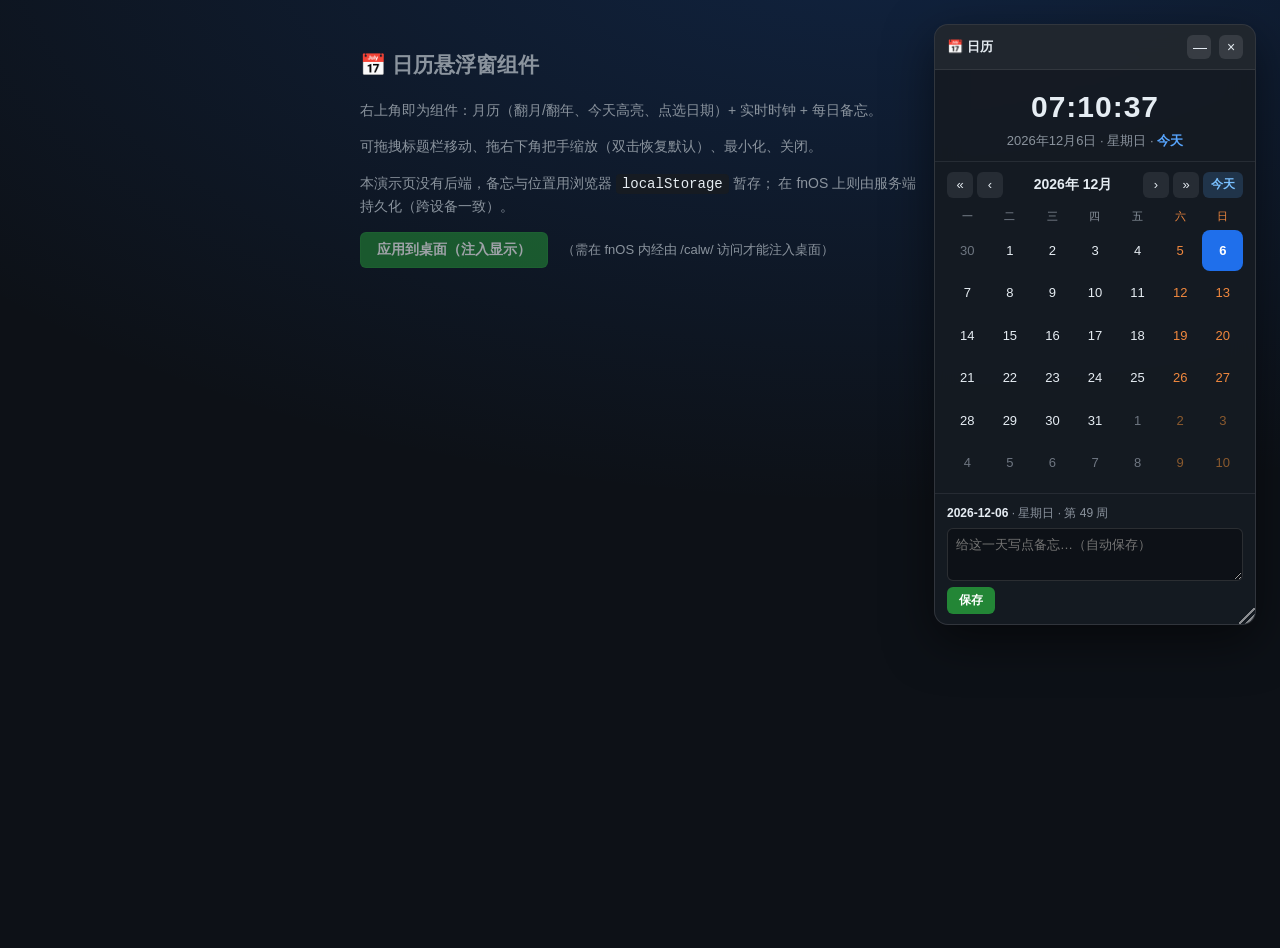
==== fpk/app/static/calendar-widget.html @ 0ed54cf0 "release v0.1.6: RONGLINC93 小组件（目录浏览器）" ====
<!DOCTYPE html>
<html lang="zh-CN">
<head>
  <meta charset="utf-8" />
  <meta name="viewport" content="width=device-width, initial-scale=1" />
  <title>日历悬浮窗 · 演示</title>
  <link rel="stylesheet" href="calendar-widget.css" />
  <style>
    body { margin: 0; min-height: 100vh;
      background: radial-gradient(1200px 600px at 70% -10%, #1f6feb33, transparent), #0d1117;
      color: #8b949e; font: 14px/1.6 -apple-system, "Segoe UI", "Microsoft YaHei", sans-serif; }
    .hint { max-width: 560px; margin: 48px auto; padding: 0 16px; }
    .hint code { background: #161b22; padding: 2px 6px; border-radius: 4px; color: #e6edf3; }
    .btn-primary { background: #238636; color: #fff; border: 1px solid #2ea04366;
      padding: 8px 16px; border-radius: 6px; cursor: pointer; font-size: 14px;
      font-weight: 600; font-family: inherit; }
    .btn-primary:hover:not(:disabled) { background: #2ea043; }
    .btn-primary:disabled { opacity: .6; cursor: default; }
    .inject-msg { margin-left: 10px; font-size: 13px; }
  </style>
</head>
<body>
  <div class="hint">
    <h2>📅 日历悬浮窗组件</h2>
    <p>右上角即为组件：月历（翻月/翻年、今天高亮、点选日期）+ 实时时钟 + 每日备忘。</p>
    <p>可拖拽标题栏移动、拖右下角把手缩放（双击恢复默认）、最小化、关闭。</p>
    <p>本演示页没有后端，备忘与位置用浏览器 <code>localStorage</code> 暂存；
       在 fnOS 上则由服务端持久化（跨设备一致）。</p>
    <p>
      <button id="injectBtn" class="btn-primary">应用到桌面（注入显示）</button>
      <span id="injectMsg" class="inject-msg"></span>
    </p>
  </div>

  <script src="calendar-widget.js"></script>
  <script>
    // 本页可能从根路径(/static/calendar-widget.html)或经 nginx 反代
    // (/calw/static/calendar-widget.html)加载，两种场景下 API 前缀不同，需自适应。
    var BASE = location.pathname.indexOf("/calw/") === 0 ? "/calw" : "";
    var injectBtn = document.getElementById("injectBtn");
    var injectMsg = document.getElementById("injectMsg");
    if (!BASE) {
      injectBtn.disabled = true;
      injectMsg.textContent = "（需在 fnOS 内经由 /calw/ 访问才能注入桌面）";
    }
    injectBtn.addEventListener("click", function () {
      injectBtn.disabled = true;
      injectMsg.textContent = "正在注入桌面…（会写 ng.conf.zip 并重启 nginx，请稍候）";
      fetch(BASE + "/api/inject", { method: "POST" })
        .then(function (r) {
          return r.json().catch(function () {
            return { status: "error", message: "HTTP " + r.status };
          });
        })
        .then(function (j) {
          if (j.status === "success") {
            injectMsg.textContent = "✅ 已注入桌面，刷新桌面即可看到浮层（" + (j.message || "") + "）";
          } else {
            injectMsg.textContent = "⚠ 注入失败：" + (j.message || j.status);
          }
        })
        .catch(function (e) {
          injectMsg.textContent = "❌ 请求失败：" + e.message;
        })
        .then(function () { injectBtn.disabled = false; });
    });
  </script>
</body>
</html>
---- fpk/app/static/calendar-widget.css ----
/* 日历悬浮窗组件样式（深色玻璃风，与目录浏览器浮层同源） */
#cw-root {
  position: fixed;
  top: 24px;
  right: 24px;
  width: 320px;
  max-width: calc(100vw - 32px);
  max-height: calc(100vh - 48px);
  display: flex;
  flex-direction: column;
  background: rgba(22, 27, 34, 0.94);
  color: #e6edf3;
  border: 1px solid rgba(255, 255, 255, 0.12);
  border-radius: 14px;
  box-shadow: 0 16px 48px rgba(0, 0, 0, 0.5);
  backdrop-filter: blur(14px);
  font: 13px/1.5 -apple-system, "Segoe UI", "Microsoft YaHei", sans-serif;
  /* 与桌面图标同层：桌面场景由 inject.js 运行时对齐图标层 z-index */
  z-index: 0;
  overflow: hidden;
  user-select: none;
  min-width: 260px;
  min-height: 320px;
}

/* 右下角调整大小把手（双击恢复默认大小） */
.cw-resize {
  position: absolute;
  right: 0;
  bottom: 0;
  width: 16px;
  height: 16px;
  cursor: nwse-resize;
  background:
    linear-gradient(135deg, transparent 0 46%, rgba(255, 255, 255, 0.5) 46% 54%, transparent 54%),
    linear-gradient(135deg, transparent 0 68%, rgba(255, 255, 255, 0.5) 68% 76%, transparent 76%);
}
.cw-resize:hover { background-color: rgba(255, 255, 255, 0.08); }

#cw-root.cw-min { max-height: 46px; }
#cw-root.cw-min .cw-clock,
#cw-root.cw-min .cw-cal,
#cw-root.cw-min .cw-memo { display: none; }
#cw-root.cw-min .cw-resize { display: none; }

.cw-header {
  display: flex;
  align-items: center;
  gap: 8px;
  padding: 10px 12px;
  cursor: move;
  background: rgba(255, 255, 255, 0.05);
  border-bottom: 1px solid rgba(255, 255, 255, 0.08);
}
.cw-title { font-weight: 600; flex: 0 0 auto; }
.cw-spacer { flex: 1 1 auto; }
.cw-btn {
  border: none;
  background: rgba(255, 255, 255, 0.1);
  color: #e6edf3;
  width: 24px;
  height: 24px;
  border-radius: 6px;
  cursor: pointer;
  font-size: 14px;
  line-height: 1;
}
.cw-btn:hover { background: rgba(255, 255, 255, 0.2); }

/* 实时时钟 + 日期 */
.cw-clock {
  text-align: center;
  padding: 14px 12px 10px;
  border-bottom: 1px solid rgba(255, 255, 255, 0.08);
}
.cw-time {
  font-size: 30px;
  font-weight: 700;
  letter-spacing: 1px;
  font-variant-numeric: tabular-nums;
  color: #e6edf3;
}
.cw-date {
  margin-top: 2px;
  font-size: 13px;
  color: #8b949e;
}
.cw-date .cw-today-tag {
  color: #58a6ff;
  font-weight: 600;
}

/* 月历 */
.cw-cal { padding: 10px 12px; }
.cw-cal-nav {
  display: flex;
  align-items: center;
  gap: 4px;
  margin-bottom: 8px;
}
.cw-cal-nav .cw-nav-btn {
  border: none;
  background: rgba(255, 255, 255, 0.08);
  color: #e6edf3;
  width: 26px;
  height: 26px;
  border-radius: 6px;
  cursor: pointer;
  font-size: 13px;
}
.cw-cal-nav .cw-nav-btn:hover { background: rgba(255, 255, 255, 0.18); }
.cw-cal-title {
  flex: 1 1 auto;
  text-align: center;
  font-weight: 600;
  font-size: 14px;
}
.cw-today-btn {
  border: none;
  background: rgba(88, 166, 255, 0.18);
  color: #79c0ff;
  padding: 0 8px;
  height: 26px;
  border-radius: 6px;
  cursor: pointer;
  font-size: 12px;
  font-weight: 600;
}
.cw-today-btn:hover { background: rgba(88, 166, 255, 0.3); }

.cw-weekdays, .cw-grid {
  display: grid;
  grid-template-columns: repeat(7, 1fr);
  gap: 2px;
}
.cw-weekdays {
  margin-bottom: 4px;
}
.cw-weekdays span {
  text-align: center;
  font-size: 11px;
  color: #8b949e;
  padding: 2px 0;
}
.cw-weekdays span.cw-we { color: #f0883e; } /* 周末着色 */
.cw-grid { gap: 2px; }
.cw-cell {
  position: relative;
  aspect-ratio: 1 / 1;
  display: flex;
  align-items: center;
  justify-content: center;
  border-radius: 8px;
  font-size: 13px;
  cursor: pointer;
  color: #e6edf3;
}
.cw-cell:hover { background: rgba(255, 255, 255, 0.08); }
.cw-cell.cw-other { color: #6e7681; }
.cw-cell.cw-we { color: #f0883e; }
.cw-cell.cw-other.cw-we { color: #8a5a2e; }
.cw-cell.cw-selected {
  background: #1f6feb;
  color: #fff;
  font-weight: 600;
}
.cw-cell.cw-today {
  box-shadow: inset 0 0 0 2px #58a6ff;
  font-weight: 700;
}
.cw-cell.cw-today.cw-selected { box-shadow: none; }
/* 有备忘的日期角标 */
.cw-cell.cw-has-note::after {
  content: "";
  position: absolute;
  right: 5px;
  bottom: 5px;
  width: 5px;
  height: 5px;
  border-radius: 50%;
  background: #3fb950;
}
.cw-cell.cw-selected.cw-has-note::after { background: #fff; }

/* 每日备忘 */
.cw-memo {
  display: flex;
  flex-direction: column;
  padding: 10px 12px;
  border-top: 1px solid rgba(255, 255, 255, 0.08);
  gap: 6px;
}
.cw-memo-date {
  font-size: 12px;
  color: #8b949e;
}
.cw-memo-date b { color: #e6edf3; }
.cw-memo textarea {
  width: 100%;
  box-sizing: border-box;
  min-height: 48px;
  max-height: 140px;
  resize: vertical;
  background: rgba(0, 0, 0, 0.3);
  border: 1px solid rgba(255, 255, 255, 0.12);
  color: #e6edf3;
  border-radius: 6px;
  padding: 6px 8px;
  font: inherit;
}
.cw-memo textarea:focus { outline: none; border-color: #4493f8; }
.cw-memo-row {
  display: flex;
  align-items: center;
  gap: 8px;
}
.cw-memo-save {
  border: none;
  background: #238636;
  color: #fff;
  padding: 5px 12px;
  border-radius: 6px;
  cursor: pointer;
  font-size: 12px;
  font-weight: 600;
}
.cw-memo-save:hover { background: #2ea043; }
.cw-memo-msg { font-size: 12px; color: #8b949e; }
.cw-memo-msg.cw-ok { color: #3fb950; }
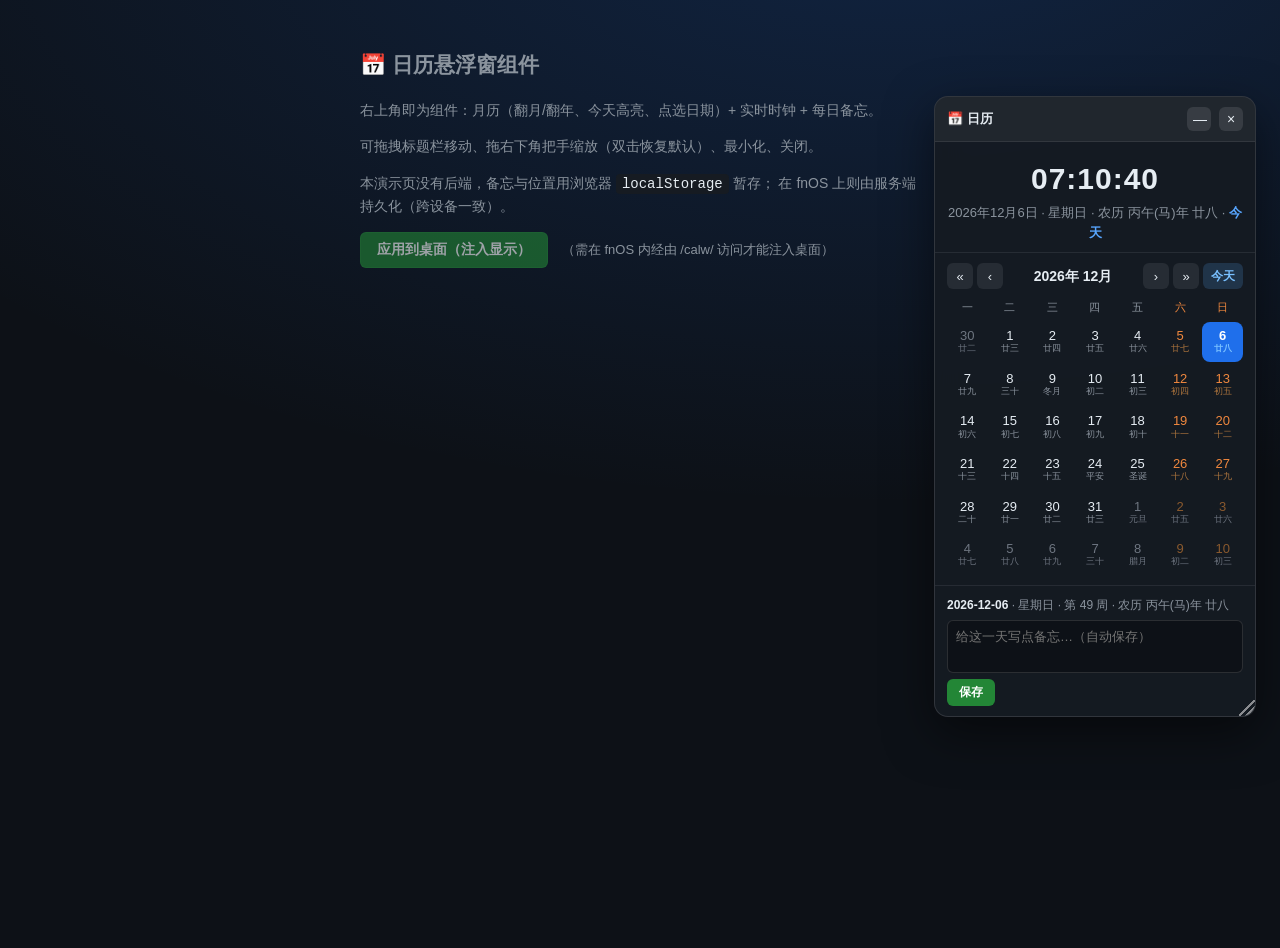
==== commit 9c4c8ef2: "release v0.1.7: RONGLINC93 小组件" ====
--- a/fpk/app/static/calendar-widget.html
+++ b/fpk/app/static/calendar-widget.html
@@ -32,6 +32,8 @@
     </p>
   </div>
 
+  <script src="lunar.js"></script>
+  <script src="holiday-cn.js"></script>
   <script src="calendar-widget.js"></script>
   <script>
     // 本页可能从根路径(/static/calendar-widget.html)或经 nginx 反代
--- a/fpk/app/static/calendar-widget.css
+++ b/fpk/app/static/calendar-widget.css
@@ -1,7 +1,10 @@
 /* 日历悬浮窗组件样式（深色玻璃风，与目录浏览器浮层同源） */
 #cw-root {
   position: fixed;
-  top: 24px;
+  /* 默认位置避开屏幕右上角：飞牛桌面原生系统小组件（CPU/内存状态等）也在那个角落，
+     且渲染在注入层之上 —— 放 24px 会被盖住顶栏（唯一拖拽把手）导致整个浮层拖不动。
+     96px 与天气组件默认位一致；已保存过位置的用户以保存值为准。 */
+  top: 96px;
   right: 24px;
   width: 320px;
   max-width: calc(100vw - 32px);
@@ -37,11 +40,15 @@
 }
 .cw-resize:hover { background-color: rgba(255, 255, 255, 0.08); }
 
-#cw-root.cw-min { max-height: 46px; }
+/* 最小化：只留顶栏。必须显式压掉 min-height —— CSS 中 min-height 优先级高于
+   max-height，只写 max-height:54px 会被上面的 min-height:320px 顶住，
+   结果是内容全隐藏、卡片却仍高 320px（顶栏 + 一大片空白）。
+   height:auto 用来覆盖拖拽缩放写入的行内 height。 */
+#cw-root.cw-min { min-height: 0; height: auto !important; max-height: 54px; overflow: hidden; }
 #cw-root.cw-min .cw-clock,
 #cw-root.cw-min .cw-cal,
-#cw-root.cw-min .cw-memo { display: none; }
-#cw-root.cw-min .cw-resize { display: none; }
+#cw-root.cw-min .cw-memo { display: none !important; }
+#cw-root.cw-min .cw-resize { display: none !important; }
 
 .cw-header {
   display: flex;
@@ -67,11 +74,13 @@
 }
 .cw-btn:hover { background: rgba(255, 255, 255, 0.2); }
 
-/* 实时时钟 + 日期 */
+/* 实时时钟 + 日期（顶栏被原生小组件盖住时的备用拖拽把手） */
 .cw-clock {
   text-align: center;
   padding: 14px 12px 10px;
   border-bottom: 1px solid rgba(255, 255, 255, 0.08);
+  cursor: move;
+  touch-action: none;
 }
 .cw-time {
   font-size: 30px;
@@ -148,13 +157,40 @@
   position: relative;
   aspect-ratio: 1 / 1;
   display: flex;
+  flex-direction: column;
   align-items: center;
   justify-content: center;
+  gap: 1px;
   border-radius: 8px;
   font-size: 13px;
   cursor: pointer;
   color: #e6edf3;
-}
+  overflow: hidden;
+  padding: 1px 0;
+  box-sizing: border-box;
+}
+/* 阳历日号（主显示） */
+.cw-cell .cw-day {
+  font-size: 13px;
+  line-height: 1.1;
+  font-variant-numeric: tabular-nums;
+}
+/* 农历（次显示） */
+.cw-cell .cw-lunar {
+  font-size: 9px;
+  line-height: 1.1;
+  color: #8b949e;
+  white-space: nowrap;
+  max-width: 100%;
+  overflow: hidden;
+  text-overflow: ellipsis;
+}
+/* 农历与「今天/周末」等强调色协调：周末的农历略暖 */
+.cw-cell.cw-we .cw-lunar { color: #b0773e; }
+.cw-cell.cw-other .cw-lunar { color: #6e7681; }
+/* 选中/今天时农历保持可读对比 */
+.cw-cell.cw-selected .cw-lunar { color: rgba(255,255,255,0.85); }
+.cw-cell.cw-today .cw-lunar { color: #79c0ff; }
 .cw-cell:hover { background: rgba(255, 255, 255, 0.08); }
 .cw-cell.cw-other { color: #6e7681; }
 .cw-cell.cw-we { color: #f0883e; }
@@ -182,8 +218,31 @@
 }
 .cw-cell.cw-selected.cw-has-note::after { background: #fff; }
 
-/* 每日备忘 */
+/* 法定节假日 / 调休补班标记 */
+.cw-htag {
+  position: absolute;
+  top: 2px;
+  right: 3px;
+  font-size: 8px;
+  line-height: 1;
+  padding: 1px 2px;
+  border-radius: 3px;
+  font-weight: 600;
+  user-select: none;
+}
+.cw-htag-off { background: rgba(63, 185, 80, 0.22); color: #3fb950; }
+.cw-htag-work { background: rgba(240, 136, 62, 0.22); color: #f0883e; }
+/* 法定假日休息日：日号着色为绿色，略作强调 */
+.cw-cell.cw-holiday .cw-day { color: #3fb950; font-weight: 600; }
+.cw-cell.cw-holiday.cw-we .cw-day { color: #3fb950; }
+/* 调休补班日（本是周末但要上班）：保留周末底色，但用「班」标记提示 */
+.cw-cell.cw-work .cw-day { color: #f0883e; }
+
+/* 每日备忘（flex:1 弹性填充卡片剩余高度 —— 卡片被拉高时输入框跟随变高，
+   而不是在卡片底部留一大块空白） */
 .cw-memo {
+  flex: 1 1 auto;
+  min-height: 0;
   display: flex;
   flex-direction: column;
   padding: 10px 12px;
@@ -198,9 +257,9 @@
 .cw-memo textarea {
   width: 100%;
   box-sizing: border-box;
+  flex: 1 1 auto;
   min-height: 48px;
-  max-height: 140px;
-  resize: vertical;
+  resize: none;
   background: rgba(0, 0, 0, 0.3);
   border: 1px solid rgba(255, 255, 255, 0.12);
   color: #e6edf3;
@@ -227,3 +286,9 @@
 .cw-memo-save:hover { background: #2ea043; }
 .cw-memo-msg { font-size: 12px; color: #8b949e; }
 .cw-memo-msg.cw-ok { color: #3fb950; }
+
+/* 嵌入模式（管理页实时预览）：填满容器、去掉浮窗拖拽/关闭把手 */
+.cw-embed { position: static !important; inset: auto !important; width: 100% !important;
+  height: 100% !important; max-width: none !important; max-height: none !important;
+  border-radius: 10px !important; box-shadow: none !important; }
+.cw-embed .cw-min-btn, .cw-embed .cw-close-btn, .cw-embed .cw-resize { display: none !important; }
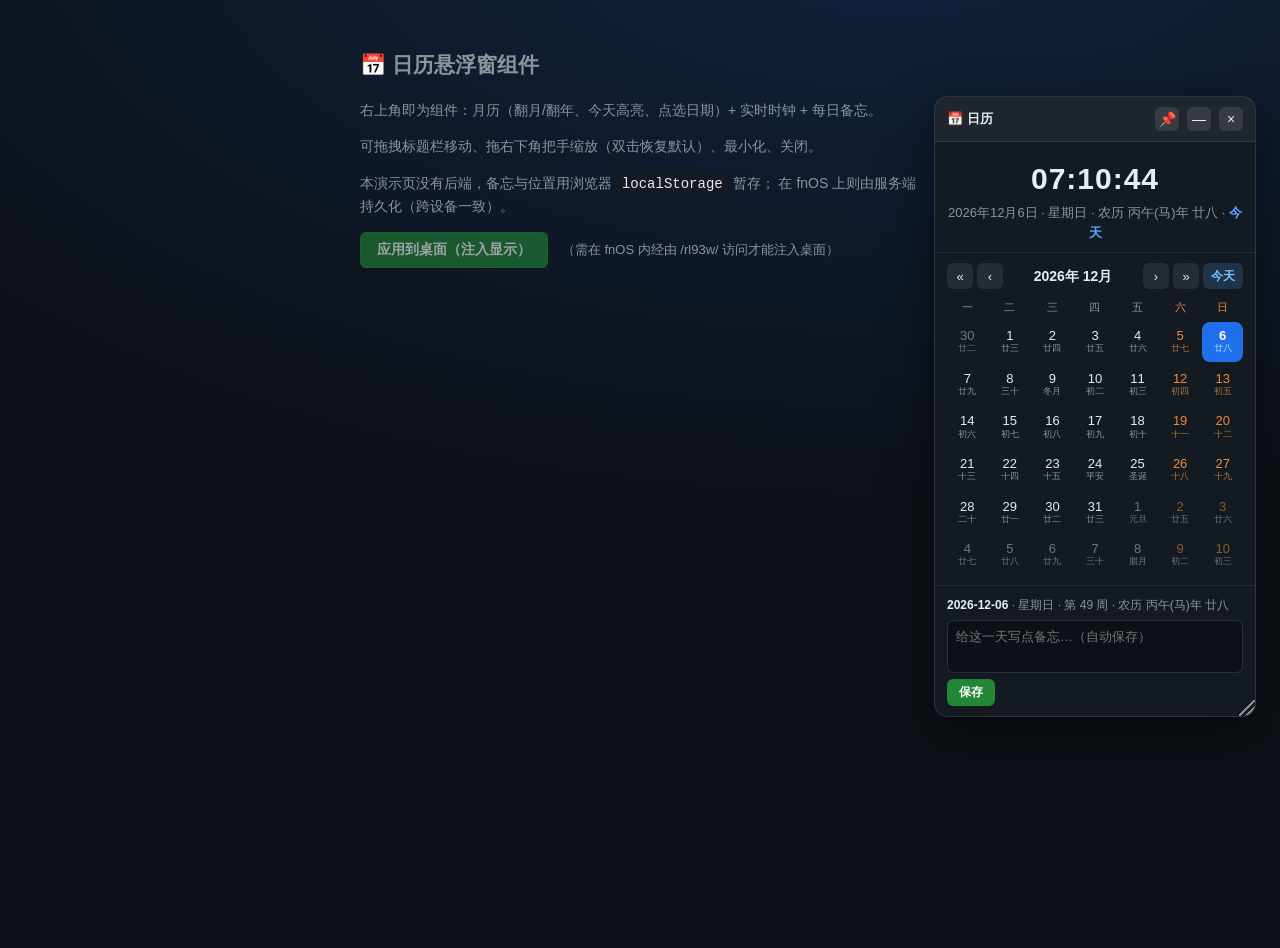
==== commit 80c4ed96: "release v0.1.9: RONGLINC93 小组件" ====
--- a/fpk/app/static/calendar-widget.html
+++ b/fpk/app/static/calendar-widget.html
@@ -37,13 +37,13 @@
   <script src="calendar-widget.js"></script>
   <script>
     // 本页可能从根路径(/static/calendar-widget.html)或经 nginx 反代
-    // (/calw/static/calendar-widget.html)加载，两种场景下 API 前缀不同，需自适应。
-    var BASE = location.pathname.indexOf("/calw/") === 0 ? "/calw" : "";
+    // (/rl93w/static/calendar-widget.html)加载，两种场景下 API 前缀不同，需自适应。
+    var BASE = location.pathname.indexOf("/rl93w/") === 0 ? "/rl93w" : "";
     var injectBtn = document.getElementById("injectBtn");
     var injectMsg = document.getElementById("injectMsg");
     if (!BASE) {
       injectBtn.disabled = true;
-      injectMsg.textContent = "（需在 fnOS 内经由 /calw/ 访问才能注入桌面）";
+      injectMsg.textContent = "（需在 fnOS 内经由 /rl93w/ 访问才能注入桌面）";
     }
     injectBtn.addEventListener("click", function () {
       injectBtn.disabled = true;
--- a/fpk/app/static/calendar-widget.css
+++ b/fpk/app/static/calendar-widget.css
@@ -71,8 +71,18 @@
   cursor: pointer;
   font-size: 14px;
   line-height: 1;
+  /* 同目录组件：清零默认内边距 + flex 居中，避免 📌 溢出按钮显得没对齐 */
+  padding: 0;
+  display: inline-flex;
+  align-items: center;
+  justify-content: center;
 }
 .cw-btn:hover { background: rgba(255, 255, 255, 0.2); }
+/* 固定按钮激活（已锁定位置）高亮 */
+.cw-btn.cw-active { background: rgba(88, 166, 255, 0.35); color: #fff; }
+/* 固定后顶栏/时钟区不再是拖拽把手，鼠标恢复默认 */
+#cw-root.cw-pinned .cw-header,
+#cw-root.cw-pinned .cw-clock { cursor: default; }
 
 /* 实时时钟 + 日期（顶栏被原生小组件盖住时的备用拖拽把手） */
 .cw-clock {
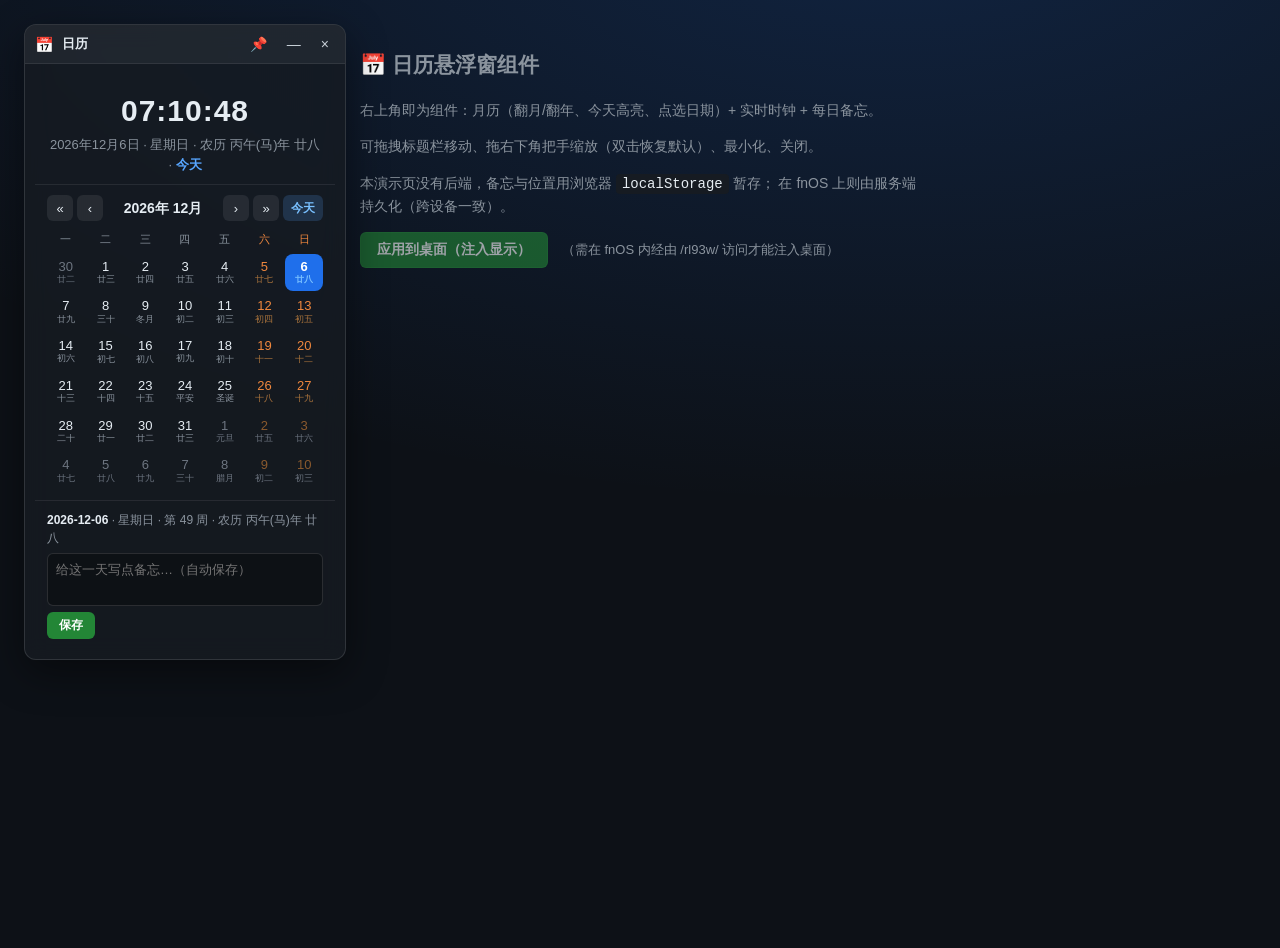
==== commit 9b8d9be9: "release v0.1.9: RONGLINC93 小组件" ====
--- a/fpk/app/static/calendar-widget.html
+++ b/fpk/app/static/calendar-widget.html
@@ -4,6 +4,7 @@
   <meta charset="utf-8" />
   <meta name="viewport" content="width=device-width, initial-scale=1" />
   <title>日历悬浮窗 · 演示</title>
+  <link rel="stylesheet" href="widget-shell.css" />
   <link rel="stylesheet" href="calendar-widget.css" />
   <style>
     body { margin: 0; min-height: 100vh;
@@ -34,6 +35,7 @@
 
   <script src="lunar.js"></script>
   <script src="holiday-cn.js"></script>
+  <script src="widget-shell.js"></script>
   <script src="calendar-widget.js"></script>
   <script>
     // 本页可能从根路径(/static/calendar-widget.html)或经 nginx 反代
--- a/fpk/app/static/widget-shell.css
+++ b/fpk/app/static/widget-shell.css
@@ -0,0 +1,111 @@
+/* ============================================================================
+ * 通用浮层外壳样式（新增小组件：世界时钟 / 便签 / 待办 / 系统监控 共用）
+ * 视觉风格与现有 dir/calendar/weather 浮层保持一致（深色、圆角、主题色边框）。
+ * ========================================================================== */
+.rl-root {
+  position: fixed; z-index: 1; display: flex; flex-direction: column; overflow: hidden;
+  /* 与目录/日历/天气浮层统一的毛玻璃规格：见 dir-widget.css 注释 */
+  background: rgba(22, 27, 34, .82); color: #e6edf3;
+  border: 1px solid rgba(255, 255, 255, .12); border-radius: 12px;
+  box-shadow: 0 12px 40px rgba(0, 0, 0, .45);
+  backdrop-filter: blur(12px) saturate(140%); -webkit-backdrop-filter: blur(12px) saturate(140%);
+  font: 13px/1.5 -apple-system, "Segoe UI", "Microsoft YaHei", sans-serif;
+  max-height: 90vh;
+}
+.rl-bar, .rl-minbar {
+  display: flex; align-items: center; gap: 8px; padding: 8px 10px;
+  background: rgba(255, 255, 255, .05); border-bottom: 1px solid rgba(255, 255, 255, .08); user-select: none;
+}
+.rl-bar { cursor: move; }
+.rl-minbar { cursor: move; }
+.rl-grip { font-size: 15px; line-height: 1; }
+.rl-title { font-weight: 600; font-size: 13px; color: #e6edf3; white-space: nowrap; overflow: hidden; text-overflow: ellipsis; }
+.rl-spacer { flex: 1; }
+.rl-bar button, .rl-minbar button {
+  cursor: pointer; border: none; background: transparent; color: #c9d1d9;
+  font-size: 14px; line-height: 1; padding: 4px 6px; border-radius: 6px;
+}
+.rl-bar button:hover, .rl-minbar button:hover { background: rgba(255, 255, 255, .08); color: #fff; }
+.rl-pin.rl-active { color: #f0c674; }
+.rl-body { padding: 10px; overflow: auto; }
+/* 深色主题滚动条（与目录组件 .dw-body 同款）：内容超长（如监控的温度列表）时
+   不露浏览器默认亮灰滚动条 */
+.rl-body { scrollbar-width: thin; scrollbar-color: rgba(139, 148, 158, 0.45) transparent; }
+.rl-body::-webkit-scrollbar { width: 10px; height: 10px; }
+.rl-body::-webkit-scrollbar-track { background: transparent; }
+.rl-body::-webkit-scrollbar-thumb {
+  background: rgba(139, 148, 158, 0.45);
+  background-clip: content-box;   /* 两边留 2px 透明边，不顶满 */
+  border: 2px solid transparent;
+  border-radius: 6px;
+}
+.rl-body::-webkit-scrollbar-thumb:hover { background-color: rgba(139, 148, 158, 0.7); }
+.rl-body::-webkit-scrollbar-corner { background: transparent; }
+.rl-rsz { position: absolute; right: 0; bottom: 0; width: 14px; height: 14px; cursor: nwse-resize; }
+.rl-root.rl-min { height: auto !important; }
+.rl-root.rl-min .rl-body, .rl-root.rl-min .rl-rsz { display: none; }
+.rl-root.rl-pinned .rl-rsz { display: none; }
+.rl-root.rl-pinned .rl-bar { background: rgba(255, 255, 255, .12); }
+
+/* ---------- 世界时钟 ---------- */
+.wc-list { display: flex; flex-direction: column; gap: 8px; }
+.wc-row { display: flex; align-items: baseline; gap: 10px; padding: 6px 8px; border-radius: 8px; background: rgba(255,255,255,.04); }
+.wc-row .wc-name { font-weight: 600; min-width: 72px; color: #e6edf3; }
+.wc-row .wc-time { font-size: 18px; font-variant-numeric: tabular-nums; color: #79c0ff; }
+.wc-row .wc-date { margin-left: auto; font-size: 11px; color: #8b949e; }
+.wc-row .wc-del { margin-left: 6px; border: none; background: rgba(255,255,255,.08); color: #c9d1d9; border-radius: 5px; cursor: pointer; padding: 2px 7px; font-size: 13px; }
+.wc-row .wc-del:hover { background: rgba(248,81,73,.2); color: #f85149; }
+.wc-add { display: flex; gap: 6px; margin-top: 8px; }
+.wc-add input { flex: 1; min-width: 0; background: #0d1117; border: 1px solid #30363d; color: #e6edf3;
+  border-radius: 6px; padding: 6px 8px; font-size: 12px; font-family: inherit; }
+.wc-add input:focus { outline: none; border-color: #388bfd; }
+.wc-add button { flex: none; background: #1f6feb; color: #fff; border: none; border-radius: 6px; padding: 0 12px; cursor: pointer; }
+.wc-hint { font-size: 11px; color: #8b949e; margin-top: 6px; }
+.wc-empty { color: #8b949e; font-size: 12px; }
+
+/* ---------- 便签 ---------- */
+.nt-list { display: flex; flex-direction: column; gap: 8px; }
+.nt-note { border-radius: 8px; padding: 8px; box-shadow: 0 2px 6px rgba(0,0,0,.3); position: relative; }
+.nt-note textarea {
+  width: 100%; box-sizing: border-box; border: none; background: transparent; resize: vertical;
+  color: #1c1c1c; font: 13px/1.5 inherit; min-height: 48px; font-family: inherit; outline: none;
+}
+.nt-note textarea::placeholder { color: rgba(0,0,0,.4); }
+.nt-bar { display: flex; align-items: center; gap: 4px; margin-top: 6px; }
+.nt-dot { width: 14px; height: 14px; border-radius: 50%; cursor: pointer; border: 2px solid transparent; }
+.nt-dot.sel { border-color: #1c1c1c; }
+.nt-spacer { flex: 1; }
+.nt-bar button { border: none; background: rgba(0,0,0,.15); color: #1c1c1c; border-radius: 5px; cursor: pointer; font-size: 12px; padding: 2px 7px; }
+.nt-bar button:hover { background: rgba(0,0,0,.28); }
+.nt-pin.on { background: rgba(0,0,0,.35); font-weight: 700; }
+.nt-empty { color: #8b949e; font-size: 12px; }
+.nt-add { margin-top: 8px; width: 100%; background: #238636; color: #fff; border: none; border-radius: 7px; padding: 8px; cursor: pointer; font-weight: 600; }
+
+/* ---------- 待办清单 ---------- */
+.td-list { display: flex; flex-direction: column; gap: 6px; }
+.td-item { display: flex; align-items: center; gap: 8px; padding: 6px 8px; border-radius: 8px; background: rgba(255,255,255,.04); }
+.td-item input[type=checkbox] { width: 16px; height: 16px; flex: none; cursor: pointer; accent-color: #3fb950; }
+.td-item .td-text { flex: 1; min-width: 0; color: #e6edf3; word-break: break-word; }
+.td-item.done .td-text { text-decoration: line-through; color: #6e7681; }
+.td-item .td-del { border: none; background: transparent; color: #8b949e; cursor: pointer; font-size: 14px; padding: 2px 6px; border-radius: 5px; }
+.td-item .td-del:hover { background: rgba(248,81,73,.15); color: #f85149; }
+.td-empty { color: #8b949e; font-size: 12px; }
+.td-add { display: flex; gap: 6px; margin-top: 8px; }
+.td-add input { flex: 1; min-width: 0; background: #0d1117; border: 1px solid #30363d; color: #e6edf3;
+  border-radius: 6px; padding: 7px 8px; font-size: 13px; font-family: inherit; }
+.td-add input:focus { outline: none; border-color: #388bfd; }
+.td-add button { flex: none; background: #1f6feb; color: #fff; border: none; border-radius: 6px; padding: 0 12px; cursor: pointer; }
+
+/* ---------- 系统监控 ---------- */
+.mn-list { display: flex; flex-direction: column; gap: 10px; min-width: 200px; }
+.mn-row .mn-top { display: flex; justify-content: space-between; font-size: 12px; margin-bottom: 3px; }
+.mn-row .mn-label { color: #c9d1d9; }
+.mn-row .mn-val { color: #79c0ff; font-variant-numeric: tabular-nums; }
+.mn-track { height: 8px; border-radius: 999px; background: #0d1117; overflow: hidden; }
+.mn-fill { height: 100%; border-radius: 999px; background: linear-gradient(90deg, #3fb950, #58a6ff); transition: width .4s; }
+.mn-fill.warn { background: linear-gradient(90deg, #d29922, #f0883e); }
+.mn-fill.crit { background: linear-gradient(90deg, #f85149, #ff7b72); }
+.mn-unavail { color: #8b949e; font-size: 12px; }
+.mn-uptime { font-size: 11px; color: #8b949e; margin-top: 4px; }
+.mn-sec { font-size: 11px; color: #8b949e; margin: 8px 0 2px; padding-top: 6px; border-top: 1px solid rgba(110,118,129,.25); }
+.mn-sub { font-size: 11px; color: #6e7681; margin: 6px 0 1px; font-weight: 600; letter-spacing: .3px; }
--- a/fpk/app/static/calendar-widget.css
+++ b/fpk/app/static/calendar-widget.css
@@ -1,96 +1,20 @@
-/* 日历悬浮窗组件样式（深色玻璃风，与目录浏览器浮层同源） */
+/* 日历悬浮窗内容样式（外壳/拖拽/缩放/标题栏由 widget-shell.css 统一提供）
+ * 根节点 id 固定为 cw-root（RLShell 用 id:"cw" 生成），内容选择器沿用 #cw-root .cw-*。
+ */
 #cw-root {
-  position: fixed;
-  /* 默认位置避开屏幕右上角：飞牛桌面原生系统小组件（CPU/内存状态等）也在那个角落，
-     且渲染在注入层之上 —— 放 24px 会被盖住顶栏（唯一拖拽把手）导致整个浮层拖不动。
-     96px 与天气组件默认位一致；已保存过位置的用户以保存值为准。 */
-  top: 96px;
-  right: 24px;
-  width: 320px;
+  /* 仅保留尺寸约束：外壳的背景/边框/圆角/模糊/阴影由 .rl-root 统一提供 */
+  min-width: 260px;
+  min-height: 320px;
   max-width: calc(100vw - 32px);
   max-height: calc(100vh - 48px);
-  display: flex;
-  flex-direction: column;
-  background: rgba(22, 27, 34, 0.94);
-  color: #e6edf3;
-  border: 1px solid rgba(255, 255, 255, 0.12);
-  border-radius: 14px;
-  box-shadow: 0 16px 48px rgba(0, 0, 0, 0.5);
-  backdrop-filter: blur(14px);
-  font: 13px/1.5 -apple-system, "Segoe UI", "Microsoft YaHei", sans-serif;
-  /* 与桌面图标同层：桌面场景由 inject.js 运行时对齐图标层 z-index */
-  z-index: 0;
   overflow: hidden;
-  user-select: none;
-  min-width: 260px;
-  min-height: 320px;
-}
-
-/* 右下角调整大小把手（双击恢复默认大小） */
-.cw-resize {
-  position: absolute;
-  right: 0;
-  bottom: 0;
-  width: 16px;
-  height: 16px;
-  cursor: nwse-resize;
-  background:
-    linear-gradient(135deg, transparent 0 46%, rgba(255, 255, 255, 0.5) 46% 54%, transparent 54%),
-    linear-gradient(135deg, transparent 0 68%, rgba(255, 255, 255, 0.5) 68% 76%, transparent 76%);
-}
-.cw-resize:hover { background-color: rgba(255, 255, 255, 0.08); }
-
-/* 最小化：只留顶栏。必须显式压掉 min-height —— CSS 中 min-height 优先级高于
-   max-height，只写 max-height:54px 会被上面的 min-height:320px 顶住，
-   结果是内容全隐藏、卡片却仍高 320px（顶栏 + 一大片空白）。
-   height:auto 用来覆盖拖拽缩放写入的行内 height。 */
-#cw-root.cw-min { min-height: 0; height: auto !important; max-height: 54px; overflow: hidden; }
-#cw-root.cw-min .cw-clock,
-#cw-root.cw-min .cw-cal,
-#cw-root.cw-min .cw-memo { display: none !important; }
-#cw-root.cw-min .cw-resize { display: none !important; }
-
-.cw-header {
-  display: flex;
-  align-items: center;
-  gap: 8px;
-  padding: 10px 12px;
-  cursor: move;
-  background: rgba(255, 255, 255, 0.05);
-  border-bottom: 1px solid rgba(255, 255, 255, 0.08);
-}
-.cw-title { font-weight: 600; flex: 0 0 auto; }
-.cw-spacer { flex: 1 1 auto; }
-.cw-btn {
-  border: none;
-  background: rgba(255, 255, 255, 0.1);
-  color: #e6edf3;
-  width: 24px;
-  height: 24px;
-  border-radius: 6px;
-  cursor: pointer;
-  font-size: 14px;
-  line-height: 1;
-  /* 同目录组件：清零默认内边距 + flex 居中，避免 📌 溢出按钮显得没对齐 */
-  padding: 0;
-  display: inline-flex;
-  align-items: center;
-  justify-content: center;
-}
-.cw-btn:hover { background: rgba(255, 255, 255, 0.2); }
-/* 固定按钮激活（已锁定位置）高亮 */
-.cw-btn.cw-active { background: rgba(88, 166, 255, 0.35); color: #fff; }
-/* 固定后顶栏/时钟区不再是拖拽把手，鼠标恢复默认 */
-#cw-root.cw-pinned .cw-header,
-#cw-root.cw-pinned .cw-clock { cursor: default; }
-
-/* 实时时钟 + 日期（顶栏被原生小组件盖住时的备用拖拽把手） */
+}
+
+/* 实时时钟 + 日期 */
 .cw-clock {
   text-align: center;
   padding: 14px 12px 10px;
   border-bottom: 1px solid rgba(255, 255, 255, 0.08);
-  cursor: move;
-  touch-action: none;
 }
 .cw-time {
   font-size: 30px;
@@ -179,13 +103,11 @@
   padding: 1px 0;
   box-sizing: border-box;
 }
-/* 阳历日号（主显示） */
 .cw-cell .cw-day {
   font-size: 13px;
   line-height: 1.1;
   font-variant-numeric: tabular-nums;
 }
-/* 农历（次显示） */
 .cw-cell .cw-lunar {
   font-size: 9px;
   line-height: 1.1;
@@ -195,10 +117,8 @@
   overflow: hidden;
   text-overflow: ellipsis;
 }
-/* 农历与「今天/周末」等强调色协调：周末的农历略暖 */
 .cw-cell.cw-we .cw-lunar { color: #b0773e; }
 .cw-cell.cw-other .cw-lunar { color: #6e7681; }
-/* 选中/今天时农历保持可读对比 */
 .cw-cell.cw-selected .cw-lunar { color: rgba(255,255,255,0.85); }
 .cw-cell.cw-today .cw-lunar { color: #79c0ff; }
 .cw-cell:hover { background: rgba(255, 255, 255, 0.08); }
@@ -215,7 +135,6 @@
   font-weight: 700;
 }
 .cw-cell.cw-today.cw-selected { box-shadow: none; }
-/* 有备忘的日期角标 */
 .cw-cell.cw-has-note::after {
   content: "";
   position: absolute;
@@ -242,14 +161,11 @@
 }
 .cw-htag-off { background: rgba(63, 185, 80, 0.22); color: #3fb950; }
 .cw-htag-work { background: rgba(240, 136, 62, 0.22); color: #f0883e; }
-/* 法定假日休息日：日号着色为绿色，略作强调 */
 .cw-cell.cw-holiday .cw-day { color: #3fb950; font-weight: 600; }
 .cw-cell.cw-holiday.cw-we .cw-day { color: #3fb950; }
-/* 调休补班日（本是周末但要上班）：保留周末底色，但用「班」标记提示 */
 .cw-cell.cw-work .cw-day { color: #f0883e; }
 
-/* 每日备忘（flex:1 弹性填充卡片剩余高度 —— 卡片被拉高时输入框跟随变高，
-   而不是在卡片底部留一大块空白） */
+/* 每日备忘（flex:1 弹性填充卡片剩余高度） */
 .cw-memo {
   flex: 1 1 auto;
   min-height: 0;
@@ -301,4 +217,4 @@
 .cw-embed { position: static !important; inset: auto !important; width: 100% !important;
   height: 100% !important; max-width: none !important; max-height: none !important;
   border-radius: 10px !important; box-shadow: none !important; }
-.cw-embed .cw-min-btn, .cw-embed .cw-close-btn, .cw-embed .cw-resize { display: none !important; }
+.cw-embed .rl-min, .cw-embed .rl-x, .cw-embed .rl-rsz { display: none !important; }
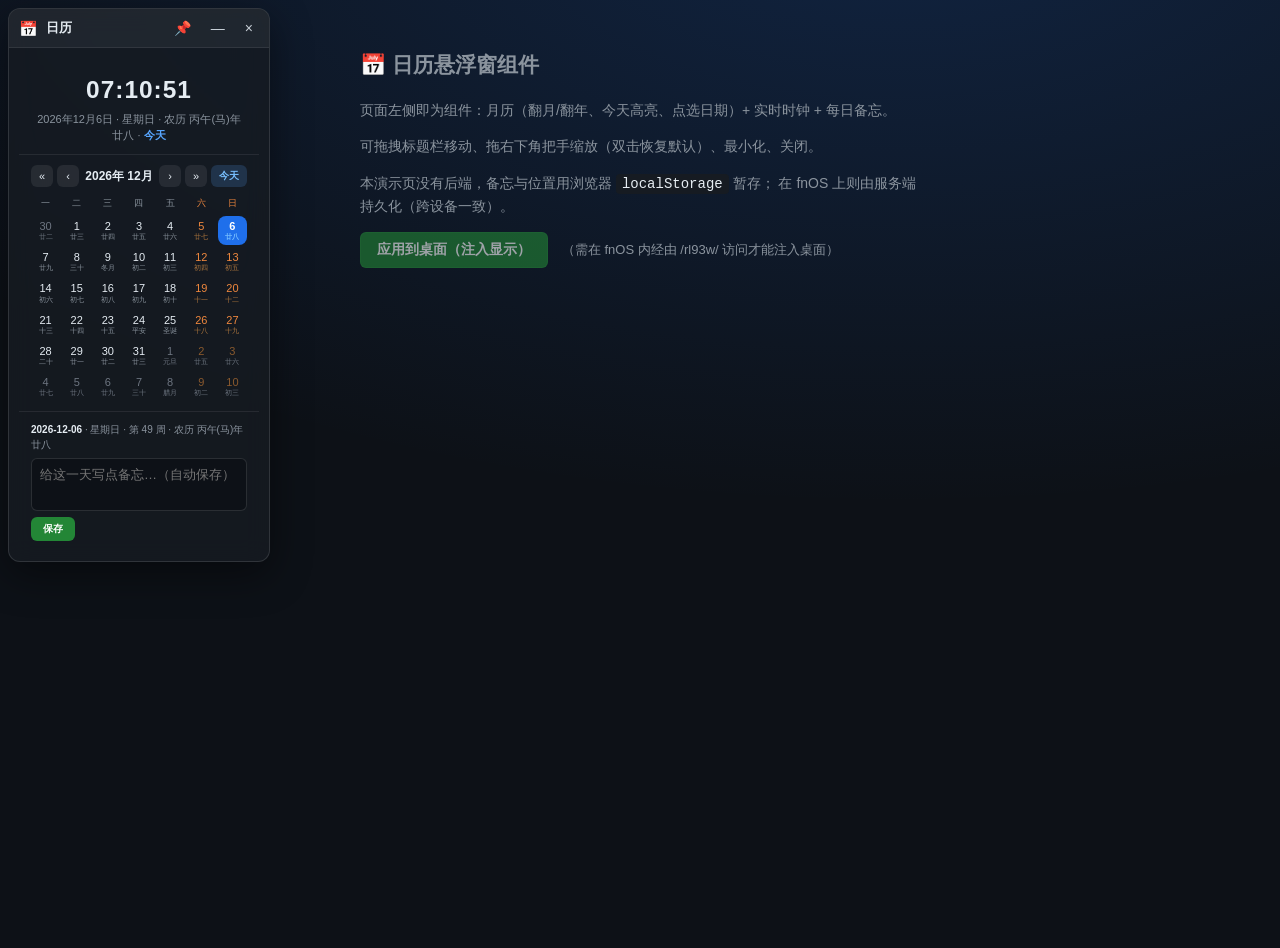
==== commit a6abe01a: "release v0.1.14: RONGLINC93 小组件" ====
--- a/fpk/app/static/calendar-widget.html
+++ b/fpk/app/static/calendar-widget.html
@@ -23,7 +23,7 @@
 <body>
   <div class="hint">
     <h2>📅 日历悬浮窗组件</h2>
-    <p>右上角即为组件：月历（翻月/翻年、今天高亮、点选日期）+ 实时时钟 + 每日备忘。</p>
+    <p>页面左侧即为组件：月历（翻月/翻年、今天高亮、点选日期）+ 实时时钟 + 每日备忘。</p>
     <p>可拖拽标题栏移动、拖右下角把手缩放（双击恢复默认）、最小化、关闭。</p>
     <p>本演示页没有后端，备忘与位置用浏览器 <code>localStorage</code> 暂存；
        在 fnOS 上则由服务端持久化（跨设备一致）。</p>
--- a/fpk/app/static/widget-shell.css
+++ b/fpk/app/static/widget-shell.css
@@ -1,12 +1,69 @@
 /* ============================================================================
  * 通用浮层外壳样式（新增小组件：世界时钟 / 便签 / 待办 / 系统监控 共用）
- * 视觉风格与现有 dir/calendar/weather 浮层保持一致（深色、圆角、主题色边框）。
+ * 视觉风格与现有 dir/calendar/weather 浮层保持一致。
+ * 主题：:root 为夜间（默认值=旧配色，保证不回退）；[data-theme="light"] 覆盖为日间；
+ *       theme=system 时由 JS 按 prefers-color-scheme 解析成 light/dark。
+ * 全部颜色走 CSS 变量，旧三组件 CSS 也引用同一组变量，改主题只需切 data-theme。
  * ========================================================================== */
+
+/* ---------- 主题变量（夜间默认值） ---------- */
+:root {
+  --rl-bg: rgba(22, 27, 34, .82);          /* 毛玻璃卡片底 */
+  --rl-fg: #e6edf3;                         /* 主文字 */
+  --rl-title: #e6edf3;                      /* 标题栏文字 */
+  --rl-subtle: #c9d1d9;                     /* 次级文字（按钮等） */
+  --rl-muted: #8b949e;                      /* 弱化文字 */
+  --rl-muted2: #6e7681;                     /* 更弱文字 */
+  --rl-surface: rgba(255, 255, 255, .05);   /* 浅表面（行/块底） */
+  --rl-surface-2: rgba(255, 255, 255, .08); /* 表面/细分隔线 */
+  --rl-surface-3: rgba(255, 255, 255, .12); /* 强表面（固定栏） */
+  --rl-surface-hover: rgba(255, 255, 255, .18); /* 悬停表面 */
+  --rl-border: rgba(255, 255, 255, .10);    /* 边框 */
+  --rl-border-2: rgba(255, 255, 255, .12);  /* 边框（输入框） */
+  --rl-border-3: rgba(255, 255, 255, .08);  /* 细分隔线 */
+  --rl-input-bg: #0d1117;                   /* 输入框底 */
+  --rl-input-border: #30363d;               /* 输入框边框 */
+  --rl-sticky-bg: rgba(22, 27, 34, .98);    /* 吸顶/浮层底（表格头、提示条） */
+  --rl-accent: #79c0ff;                     /* 蓝强调（时间/链接高亮） */
+  --rl-link: #58a6ff;                       /* 链接蓝 */
+  --rl-danger: #f85149;                     /* 危险红 */
+  --rl-danger-bg: rgba(248, 81, 73, .2);    /* 危险红底（悬停） */
+  --rl-danger-bg2: rgba(248, 81, 73, .15);  /* 危险红底（淡） */
+  --rl-scroll: rgba(139, 148, 158, .45);    /* 滚动条 */
+}
+
+/* ---------- 主题变量（日间覆盖） ---------- */
+[data-theme="light"] {
+  --rl-bg: rgba(255, 255, 255, .80);
+  --rl-fg: #1f2328;
+  --rl-title: #1f2328;
+  --rl-subtle: #424a53;
+  --rl-muted: #656d76;
+  --rl-muted2: #57606a;
+  --rl-surface: rgba(0, 0, 0, .04);
+  --rl-surface-2: rgba(0, 0, 0, .06);
+  --rl-surface-3: rgba(0, 0, 0, .08);
+  --rl-surface-hover: rgba(0, 0, 0, .10);
+  --rl-border: rgba(0, 0, 0, .12);
+  --rl-border-2: rgba(0, 0, 0, .14);
+  --rl-border-3: rgba(0, 0, 0, .08);
+  --rl-input-bg: #ffffff;
+  --rl-input-border: #d0d7de;
+  --rl-sticky-bg: rgba(246, 248, 250, .98);
+  --rl-accent: #0969da;
+  --rl-link: #0969da;
+  --rl-danger: #cf222e;
+  --rl-danger-bg: rgba(207, 34, 46, .12);
+  --rl-danger-bg2: rgba(207, 34, 46, .10);
+  --rl-scroll: rgba(120, 120, 120, .5);
+}
+
+/* ---------- 外壳 ---------- */
 .rl-root {
   position: fixed; z-index: 1; display: flex; flex-direction: column; overflow: hidden;
   /* 与目录/日历/天气浮层统一的毛玻璃规格：见 dir-widget.css 注释 */
-  background: rgba(22, 27, 34, .82); color: #e6edf3;
-  border: 1px solid rgba(255, 255, 255, .12); border-radius: 12px;
+  background: var(--rl-bg); color: var(--rl-fg);
+  border: 1px solid var(--rl-border-2); border-radius: 12px;
   box-shadow: 0 12px 40px rgba(0, 0, 0, .45);
   backdrop-filter: blur(12px) saturate(140%); -webkit-backdrop-filter: blur(12px) saturate(140%);
   font: 13px/1.5 -apple-system, "Segoe UI", "Microsoft YaHei", sans-serif;
@@ -14,56 +71,97 @@
 }
 .rl-bar, .rl-minbar {
   display: flex; align-items: center; gap: 8px; padding: 8px 10px;
-  background: rgba(255, 255, 255, .05); border-bottom: 1px solid rgba(255, 255, 255, .08); user-select: none;
+  background: var(--rl-surface); border-bottom: 1px solid var(--rl-border-3); user-select: none;
 }
 .rl-bar { cursor: move; }
 .rl-minbar { cursor: move; }
 .rl-grip { font-size: 15px; line-height: 1; }
-.rl-title { font-weight: 600; font-size: 13px; color: #e6edf3; white-space: nowrap; overflow: hidden; text-overflow: ellipsis; }
+.rl-title { font-weight: 600; font-size: 13px; color: var(--rl-title); white-space: nowrap; overflow: hidden; text-overflow: ellipsis; }
 .rl-spacer { flex: 1; }
 .rl-bar button, .rl-minbar button {
-  cursor: pointer; border: none; background: transparent; color: #c9d1d9;
+  cursor: pointer; border: none; background: transparent; color: var(--rl-subtle);
   font-size: 14px; line-height: 1; padding: 4px 6px; border-radius: 6px;
 }
-.rl-bar button:hover, .rl-minbar button:hover { background: rgba(255, 255, 255, .08); color: #fff; }
+.rl-bar button:hover, .rl-minbar button:hover { background: var(--rl-surface-2); color: var(--rl-fg); }
 .rl-pin.rl-active { color: #f0c674; }
-.rl-body { padding: 10px; overflow: auto; }
-/* 深色主题滚动条（与目录组件 .dw-body 同款）：内容超长（如监控的温度列表）时
-   不露浏览器默认亮灰滚动条 */
-.rl-body { scrollbar-width: thin; scrollbar-color: rgba(139, 148, 158, 0.45) transparent; }
+.rl-body { padding: 10px; overflow: auto; position: relative; min-height: 0; flex: 1 1 auto; }
+/* 深色/浅色都走变量化滚动条：内容超长（如监控的温度列表）时不露浏览器默认亮灰条 */
+.rl-body { scrollbar-width: thin; scrollbar-color: var(--rl-scroll) transparent; }
 .rl-body::-webkit-scrollbar { width: 10px; height: 10px; }
 .rl-body::-webkit-scrollbar-track { background: transparent; }
 .rl-body::-webkit-scrollbar-thumb {
-  background: rgba(139, 148, 158, 0.45);
+  background: var(--rl-scroll);
   background-clip: content-box;   /* 两边留 2px 透明边，不顶满 */
   border: 2px solid transparent;
   border-radius: 6px;
 }
-.rl-body::-webkit-scrollbar-thumb:hover { background-color: rgba(139, 148, 158, 0.7); }
+.rl-body::-webkit-scrollbar-thumb:hover { background-color: var(--rl-scroll); }
 .rl-body::-webkit-scrollbar-corner { background: transparent; }
 .rl-rsz { position: absolute; right: 0; bottom: 0; width: 14px; height: 14px; cursor: nwse-resize; }
-.rl-root.rl-min { height: auto !important; }
+/* 最小化：高度塌成标题栏。min-height 必须一并清零——各组件在自己的 CSS 里
+   给根节点设了 min-height（如 #cw-root 320px / #dw-root 140px），
+   只设 height:auto 压不过它，会留下一块空白毛玻璃盒 */
+.rl-root.rl-min { height: auto !important; min-height: 0 !important; }
 .rl-root.rl-min .rl-body, .rl-root.rl-min .rl-rsz { display: none; }
 .rl-root.rl-pinned .rl-rsz { display: none; }
-.rl-root.rl-pinned .rl-bar { background: rgba(255, 255, 255, .12); }
+.rl-root.rl-pinned .rl-bar { background: var(--rl-surface-3); }
 
 /* ---------- 世界时钟 ---------- */
 .wc-list { display: flex; flex-direction: column; gap: 8px; }
-.wc-row { display: flex; align-items: baseline; gap: 10px; padding: 6px 8px; border-radius: 8px; background: rgba(255,255,255,.04); }
-.wc-row .wc-name { font-weight: 600; min-width: 72px; color: #e6edf3; }
-.wc-row .wc-time { font-size: 18px; font-variant-numeric: tabular-nums; color: #79c0ff; }
-.wc-row .wc-date { margin-left: auto; font-size: 11px; color: #8b949e; }
-.wc-row .wc-del { margin-left: 6px; border: none; background: rgba(255,255,255,.08); color: #c9d1d9; border-radius: 5px; cursor: pointer; padding: 2px 7px; font-size: 13px; }
-.wc-row .wc-del:hover { background: rgba(248,81,73,.2); color: #f85149; }
+.wc-row { display: flex; align-items: center; gap: 10px; padding: 6px 8px; border-radius: 8px; background: var(--rl-surface); flex-wrap: nowrap; }
+.wc-row .wc-name { font-weight: 600; flex: 1 1 auto; min-width: 0; color: var(--rl-fg); white-space: nowrap; overflow: hidden; text-overflow: ellipsis; }
+.wc-row .wc-time { font-size: 18px; font-variant-numeric: tabular-nums; color: var(--rl-accent); white-space: nowrap; flex: none; }
+.wc-row .wc-date { font-size: 11px; color: var(--rl-muted); white-space: nowrap; flex: none; }
+.wc-row .wc-del { margin-left: 2px; flex: none; line-height: 1; border: none; background: var(--rl-surface-2); color: var(--rl-subtle); border-radius: 5px; cursor: pointer; padding: 4px 8px; font-size: 13px; }
+.wc-row .wc-del:hover { background: var(--rl-danger-bg); color: var(--rl-danger); }
 .wc-add { display: flex; gap: 6px; margin-top: 8px; }
-.wc-add input { flex: 1; min-width: 0; background: #0d1117; border: 1px solid #30363d; color: #e6edf3;
+.wc-add input { flex: 1; min-width: 0; background: var(--rl-input-bg); border: 1px solid var(--rl-input-border); color: var(--rl-fg);
   border-radius: 6px; padding: 6px 8px; font-size: 12px; font-family: inherit; }
 .wc-add input:focus { outline: none; border-color: #388bfd; }
 .wc-add button { flex: none; background: #1f6feb; color: #fff; border: none; border-radius: 6px; padding: 0 12px; cursor: pointer; }
-.wc-hint { font-size: 11px; color: #8b949e; margin-top: 6px; }
-.wc-empty { color: #8b949e; font-size: 12px; }
-
-/* ---------- 便签 ---------- */
+.wc-hint { font-size: 11px; color: var(--rl-muted); margin-top: 6px; }
+.wc-empty { color: var(--rl-muted); font-size: 12px; }
+
+/* ---------- 计时器 ---------- */
+.tm-ring { position: relative; width: 168px; height: 168px; margin: 2px auto 8px; }
+.tm-ring svg { width: 100%; height: 100%; transform: rotate(-90deg); }
+.tm-ring-bg { fill: none; stroke: var(--rl-surface-2); stroke-width: 7; }
+.tm-ring-fg { fill: none; stroke: var(--rl-link); stroke-width: 7; stroke-linecap: round;
+  transition: stroke-dashoffset .2s linear, stroke .25s; }
+.tm-ring-fg.tm-ring-done { stroke: var(--rl-danger); }
+.tm-ring-center { position: absolute; inset: 0; display: flex; flex-direction: column;
+  align-items: center; justify-content: center; gap: 2px; }
+.tm-display { font-size: 34px; font-weight: 700; text-align: center; line-height: 1.1;
+  font-variant-numeric: tabular-nums; color: var(--rl-fg); letter-spacing: 1px; }
+.tm-display.tm-done-flash { color: var(--rl-danger); animation: tm-flash .7s infinite alternate; }
+@keyframes tm-flash { from { opacity: 1; } to { opacity: .3; } }
+.tm-done { display: none; text-align: center; color: var(--rl-danger); font-weight: 600; font-size: 12px; }
+.tm-preset { display: flex; align-items: center; justify-content: center; gap: 6px; margin: 6px 0 4px;
+  font-size: 12px; color: var(--rl-muted); }
+.tm-preset input { width: 64px; background: var(--rl-input-bg); border: 1px solid var(--rl-input-border);
+  color: var(--rl-fg); border-radius: 6px; padding: 5px 6px; font-size: 13px; text-align: center; font-family: inherit; }
+.tm-preset input:focus { outline: none; border-color: #388bfd; }
+.tm-quick { display: flex; flex-wrap: wrap; gap: 6px; justify-content: center; margin-bottom: 8px; }
+.tm-chip { border: 1px solid var(--rl-border-2); background: var(--rl-surface); color: var(--rl-subtle);
+  border-radius: 999px; padding: 3px 10px; font-size: 12px; cursor: pointer; }
+.tm-chip:hover { background: var(--rl-surface-hover); color: var(--rl-fg); }
+.tm-btns { display: flex; gap: 8px; }
+.tm-btn { flex: 1; border: 1px solid var(--rl-border-2); background: var(--rl-surface); color: var(--rl-fg);
+  border-radius: 8px; padding: 8px 0; font-size: 13px; font-weight: 600; cursor: pointer; }
+.tm-btn:hover { background: var(--rl-surface-hover); }
+.tm-btn.tm-primary { background: #1f6feb; border-color: #1f6feb; color: #fff; }
+.tm-btn.tm-primary:hover { background: #388bfd; }
+/* 到点提示层：覆盖内容区，显示"时间到"与"知道了" */
+.tm-alert { position: absolute; inset: 0; z-index: 6; display: none;
+  flex-direction: column; align-items: center; justify-content: center; gap: 14px;
+  background: var(--rl-sticky-bg); border-radius: 8px; }
+.tm-alert.show { display: flex; }
+.tm-alert-txt { font-size: 22px; font-weight: 700; color: var(--rl-danger); }
+.tm-alert-btn { background: #1f6feb; color: #fff; border: none; border-radius: 8px;
+  padding: 8px 24px; font-size: 14px; font-weight: 600; cursor: pointer; font-family: inherit; }
+.tm-alert-btn:hover { background: #388bfd; }
+
+/* ---------- 便签（彩色便利贴，自带配色，不走主题变量） ---------- */
 .nt-list { display: flex; flex-direction: column; gap: 8px; }
 .nt-note { border-radius: 8px; padding: 8px; box-shadow: 0 2px 6px rgba(0,0,0,.3); position: relative; }
 .nt-note textarea {
@@ -78,20 +176,20 @@
 .nt-bar button { border: none; background: rgba(0,0,0,.15); color: #1c1c1c; border-radius: 5px; cursor: pointer; font-size: 12px; padding: 2px 7px; }
 .nt-bar button:hover { background: rgba(0,0,0,.28); }
 .nt-pin.on { background: rgba(0,0,0,.35); font-weight: 700; }
-.nt-empty { color: #8b949e; font-size: 12px; }
+.nt-empty { color: var(--rl-muted); font-size: 12px; }
 .nt-add { margin-top: 8px; width: 100%; background: #238636; color: #fff; border: none; border-radius: 7px; padding: 8px; cursor: pointer; font-weight: 600; }
 
 /* ---------- 待办清单 ---------- */
 .td-list { display: flex; flex-direction: column; gap: 6px; }
-.td-item { display: flex; align-items: center; gap: 8px; padding: 6px 8px; border-radius: 8px; background: rgba(255,255,255,.04); }
+.td-item { display: flex; align-items: center; gap: 8px; padding: 6px 8px; border-radius: 8px; background: var(--rl-surface); }
 .td-item input[type=checkbox] { width: 16px; height: 16px; flex: none; cursor: pointer; accent-color: #3fb950; }
-.td-item .td-text { flex: 1; min-width: 0; color: #e6edf3; word-break: break-word; }
-.td-item.done .td-text { text-decoration: line-through; color: #6e7681; }
-.td-item .td-del { border: none; background: transparent; color: #8b949e; cursor: pointer; font-size: 14px; padding: 2px 6px; border-radius: 5px; }
-.td-item .td-del:hover { background: rgba(248,81,73,.15); color: #f85149; }
-.td-empty { color: #8b949e; font-size: 12px; }
+.td-item .td-text { flex: 1; min-width: 0; color: var(--rl-fg); word-break: break-word; }
+.td-item.done .td-text { text-decoration: line-through; color: var(--rl-muted2); }
+.td-item .td-del { border: none; background: transparent; color: var(--rl-muted); cursor: pointer; font-size: 14px; padding: 2px 6px; border-radius: 5px; }
+.td-item .td-del:hover { background: var(--rl-danger-bg2); color: var(--rl-danger); }
+.td-empty { color: var(--rl-muted); font-size: 12px; }
 .td-add { display: flex; gap: 6px; margin-top: 8px; }
-.td-add input { flex: 1; min-width: 0; background: #0d1117; border: 1px solid #30363d; color: #e6edf3;
+.td-add input { flex: 1; min-width: 0; background: var(--rl-input-bg); border: 1px solid var(--rl-input-border); color: var(--rl-fg);
   border-radius: 6px; padding: 7px 8px; font-size: 13px; font-family: inherit; }
 .td-add input:focus { outline: none; border-color: #388bfd; }
 .td-add button { flex: none; background: #1f6feb; color: #fff; border: none; border-radius: 6px; padding: 0 12px; cursor: pointer; }
@@ -99,13 +197,13 @@
 /* ---------- 系统监控 ---------- */
 .mn-list { display: flex; flex-direction: column; gap: 10px; min-width: 200px; }
 .mn-row .mn-top { display: flex; justify-content: space-between; font-size: 12px; margin-bottom: 3px; }
-.mn-row .mn-label { color: #c9d1d9; }
-.mn-row .mn-val { color: #79c0ff; font-variant-numeric: tabular-nums; }
-.mn-track { height: 8px; border-radius: 999px; background: #0d1117; overflow: hidden; }
+.mn-row .mn-label { color: var(--rl-subtle); }
+.mn-row .mn-val { color: var(--rl-accent); font-variant-numeric: tabular-nums; }
+.mn-track { height: 8px; border-radius: 999px; background: var(--rl-input-bg); overflow: hidden; }
 .mn-fill { height: 100%; border-radius: 999px; background: linear-gradient(90deg, #3fb950, #58a6ff); transition: width .4s; }
 .mn-fill.warn { background: linear-gradient(90deg, #d29922, #f0883e); }
 .mn-fill.crit { background: linear-gradient(90deg, #f85149, #ff7b72); }
-.mn-unavail { color: #8b949e; font-size: 12px; }
-.mn-uptime { font-size: 11px; color: #8b949e; margin-top: 4px; }
-.mn-sec { font-size: 11px; color: #8b949e; margin: 8px 0 2px; padding-top: 6px; border-top: 1px solid rgba(110,118,129,.25); }
-.mn-sub { font-size: 11px; color: #6e7681; margin: 6px 0 1px; font-weight: 600; letter-spacing: .3px; }
+.mn-unavail { color: var(--rl-muted); font-size: 12px; }
+.mn-uptime { font-size: 11px; color: var(--rl-muted); margin-top: 4px; }
+.mn-sec { font-size: 11px; color: var(--rl-muted); margin: 8px 0 2px; padding-top: 6px; border-top: 1px solid var(--rl-border-3); }
+.mn-sub { font-size: 11px; color: var(--rl-muted2); margin: 6px 0 1px; font-weight: 600; letter-spacing: .3px; }
--- a/fpk/app/static/calendar-widget.css
+++ b/fpk/app/static/calendar-widget.css
@@ -8,28 +8,29 @@
   max-width: calc(100vw - 32px);
   max-height: calc(100vh - 48px);
   overflow: hidden;
+  container-type: inline-size;   /* 容器查询单位（cqw）：日历字号随卡片宽度同步缩放 */
 }
 
 /* 实时时钟 + 日期 */
 .cw-clock {
   text-align: center;
   padding: 14px 12px 10px;
-  border-bottom: 1px solid rgba(255, 255, 255, 0.08);
+  border-bottom: 1px solid var(--rl-surface-2);
 }
 .cw-time {
-  font-size: 30px;
+  font-size: clamp(18px, 9.4cqw, 40px);
   font-weight: 700;
   letter-spacing: 1px;
   font-variant-numeric: tabular-nums;
-  color: #e6edf3;
+  color: var(--rl-fg);
 }
 .cw-date {
   margin-top: 2px;
-  font-size: 13px;
-  color: #8b949e;
+  font-size: clamp(11px, 4.1cqw, 16px);
+  color: var(--rl-muted);
 }
 .cw-date .cw-today-tag {
-  color: #58a6ff;
+  color: var(--rl-link);
   font-weight: 600;
 }
 
@@ -43,30 +44,30 @@
 }
 .cw-cal-nav .cw-nav-btn {
   border: none;
-  background: rgba(255, 255, 255, 0.08);
-  color: #e6edf3;
-  width: 26px;
-  height: 26px;
-  border-radius: 6px;
-  cursor: pointer;
-  font-size: 13px;
-}
-.cw-cal-nav .cw-nav-btn:hover { background: rgba(255, 255, 255, 0.18); }
+  background: var(--rl-surface-2);
+  color: var(--rl-fg);
+  width: clamp(22px, 8.1cqw, 32px);
+  height: clamp(22px, 8.1cqw, 32px);
+  border-radius: 6px;
+  cursor: pointer;
+  font-size: clamp(11px, 4.1cqw, 15px);
+}
+.cw-cal-nav .cw-nav-btn:hover { background: var(--rl-surface-hover); }
 .cw-cal-title {
   flex: 1 1 auto;
   text-align: center;
   font-weight: 600;
-  font-size: 14px;
+  font-size: clamp(12px, 4.4cqw, 17px);
 }
 .cw-today-btn {
   border: none;
   background: rgba(88, 166, 255, 0.18);
-  color: #79c0ff;
+  color: var(--rl-accent);
   padding: 0 8px;
-  height: 26px;
-  border-radius: 6px;
-  cursor: pointer;
-  font-size: 12px;
+  height: clamp(22px, 8.1cqw, 30px);
+  border-radius: 6px;
+  cursor: pointer;
+  font-size: clamp(10px, 3.8cqw, 14px);
   font-weight: 600;
 }
 .cw-today-btn:hover { background: rgba(88, 166, 255, 0.3); }
@@ -81,8 +82,8 @@
 }
 .cw-weekdays span {
   text-align: center;
-  font-size: 11px;
-  color: #8b949e;
+  font-size: clamp(9px, 3.4cqw, 13px);
+  color: var(--rl-muted);
   padding: 2px 0;
 }
 .cw-weekdays span.cw-we { color: #f0883e; } /* 周末着色 */
@@ -96,33 +97,33 @@
   justify-content: center;
   gap: 1px;
   border-radius: 8px;
-  font-size: 13px;
-  cursor: pointer;
-  color: #e6edf3;
+  font-size: clamp(11px, 4.1cqw, 16px);
+  cursor: pointer;
+  color: var(--rl-fg);
   overflow: hidden;
   padding: 1px 0;
   box-sizing: border-box;
 }
 .cw-cell .cw-day {
-  font-size: 13px;
+  font-size: clamp(11px, 4.1cqw, 16px);
   line-height: 1.1;
   font-variant-numeric: tabular-nums;
 }
 .cw-cell .cw-lunar {
-  font-size: 9px;
+  font-size: clamp(7px, 2.8cqw, 11px);
   line-height: 1.1;
-  color: #8b949e;
+  color: var(--rl-muted);
   white-space: nowrap;
   max-width: 100%;
   overflow: hidden;
   text-overflow: ellipsis;
 }
 .cw-cell.cw-we .cw-lunar { color: #b0773e; }
-.cw-cell.cw-other .cw-lunar { color: #6e7681; }
+.cw-cell.cw-other .cw-lunar { color: var(--rl-muted2); }
 .cw-cell.cw-selected .cw-lunar { color: rgba(255,255,255,0.85); }
-.cw-cell.cw-today .cw-lunar { color: #79c0ff; }
-.cw-cell:hover { background: rgba(255, 255, 255, 0.08); }
-.cw-cell.cw-other { color: #6e7681; }
+.cw-cell.cw-today .cw-lunar { color: var(--rl-accent); }
+.cw-cell:hover { background: var(--rl-surface-2); }
+.cw-cell.cw-other { color: var(--rl-muted2); }
 .cw-cell.cw-we { color: #f0883e; }
 .cw-cell.cw-other.cw-we { color: #8a5a2e; }
 .cw-cell.cw-selected {
@@ -131,7 +132,7 @@
   font-weight: 600;
 }
 .cw-cell.cw-today {
-  box-shadow: inset 0 0 0 2px #58a6ff;
+  box-shadow: inset 0 0 0 2px var(--rl-link);
   font-weight: 700;
 }
 .cw-cell.cw-today.cw-selected { box-shadow: none; }
@@ -152,7 +153,7 @@
   position: absolute;
   top: 2px;
   right: 3px;
-  font-size: 8px;
+  font-size: clamp(7px, 2.5cqw, 10px);
   line-height: 1;
   padding: 1px 2px;
   border-radius: 3px;
@@ -172,23 +173,23 @@
   display: flex;
   flex-direction: column;
   padding: 10px 12px;
-  border-top: 1px solid rgba(255, 255, 255, 0.08);
+  border-top: 1px solid var(--rl-surface-2);
   gap: 6px;
 }
 .cw-memo-date {
-  font-size: 12px;
-  color: #8b949e;
-}
-.cw-memo-date b { color: #e6edf3; }
+  font-size: clamp(10px, 3.8cqw, 14px);
+  color: var(--rl-muted);
+}
+.cw-memo-date b { color: var(--rl-fg); }
 .cw-memo textarea {
   width: 100%;
   box-sizing: border-box;
   flex: 1 1 auto;
   min-height: 48px;
   resize: none;
-  background: rgba(0, 0, 0, 0.3);
-  border: 1px solid rgba(255, 255, 255, 0.12);
-  color: #e6edf3;
+  background: var(--rl-input-bg);
+  border: 1px solid var(--rl-border-2);
+  color: var(--rl-fg);
   border-radius: 6px;
   padding: 6px 8px;
   font: inherit;
@@ -206,11 +207,11 @@
   padding: 5px 12px;
   border-radius: 6px;
   cursor: pointer;
-  font-size: 12px;
+  font-size: clamp(10px, 3.8cqw, 14px);
   font-weight: 600;
 }
 .cw-memo-save:hover { background: #2ea043; }
-.cw-memo-msg { font-size: 12px; color: #8b949e; }
+.cw-memo-msg { font-size: clamp(10px, 3.8cqw, 14px); color: var(--rl-muted); }
 .cw-memo-msg.cw-ok { color: #3fb950; }
 
 /* 嵌入模式（管理页实时预览）：填满容器、去掉浮窗拖拽/关闭把手 */
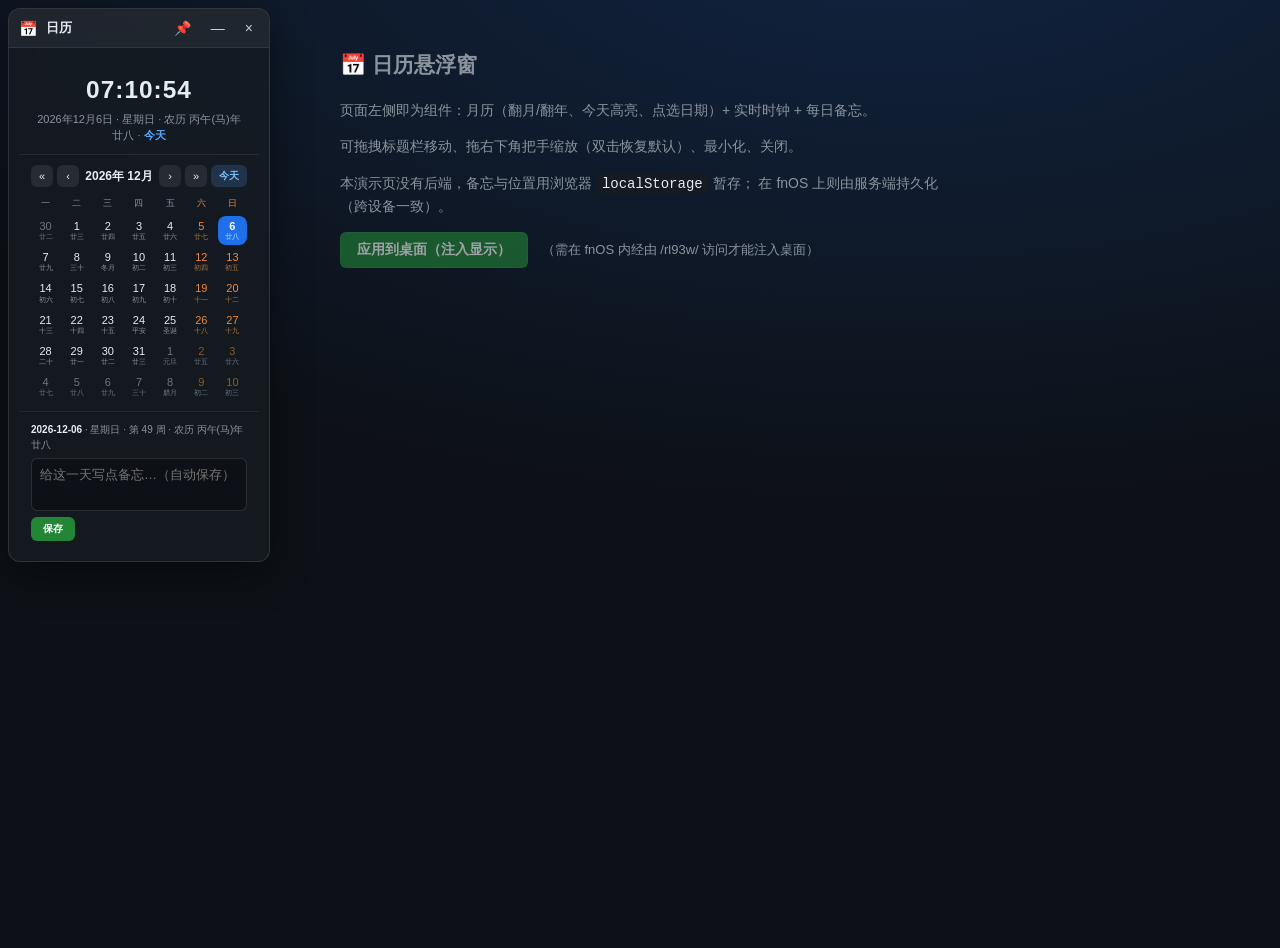
==== commit 3021854a: "release v0.1.14: RONGLINC93 小组件" ====
--- a/fpk/app/static/calendar-widget.html
+++ b/fpk/app/static/calendar-widget.html
@@ -10,7 +10,7 @@
     body { margin: 0; min-height: 100vh;
       background: radial-gradient(1200px 600px at 70% -10%, #1f6feb33, transparent), #0d1117;
       color: #8b949e; font: 14px/1.6 -apple-system, "Segoe UI", "Microsoft YaHei", sans-serif; }
-    .hint { max-width: 560px; margin: 48px auto; padding: 0 16px; }
+    .hint { max-width: 600px; margin: 48px auto; padding: 0 16px; }
     .hint code { background: #161b22; padding: 2px 6px; border-radius: 4px; color: #e6edf3; }
     .btn-primary { background: #238636; color: #fff; border: 1px solid #2ea04366;
       padding: 8px 16px; border-radius: 6px; cursor: pointer; font-size: 14px;
@@ -22,7 +22,7 @@
 </head>
 <body>
   <div class="hint">
-    <h2>📅 日历悬浮窗组件</h2>
+    <h2>📅 日历悬浮窗</h2>
     <p>页面左侧即为组件：月历（翻月/翻年、今天高亮、点选日期）+ 实时时钟 + 每日备忘。</p>
     <p>可拖拽标题栏移动、拖右下角把手缩放（双击恢复默认）、最小化、关闭。</p>
     <p>本演示页没有后端，备忘与位置用浏览器 <code>localStorage</code> 暂存；
